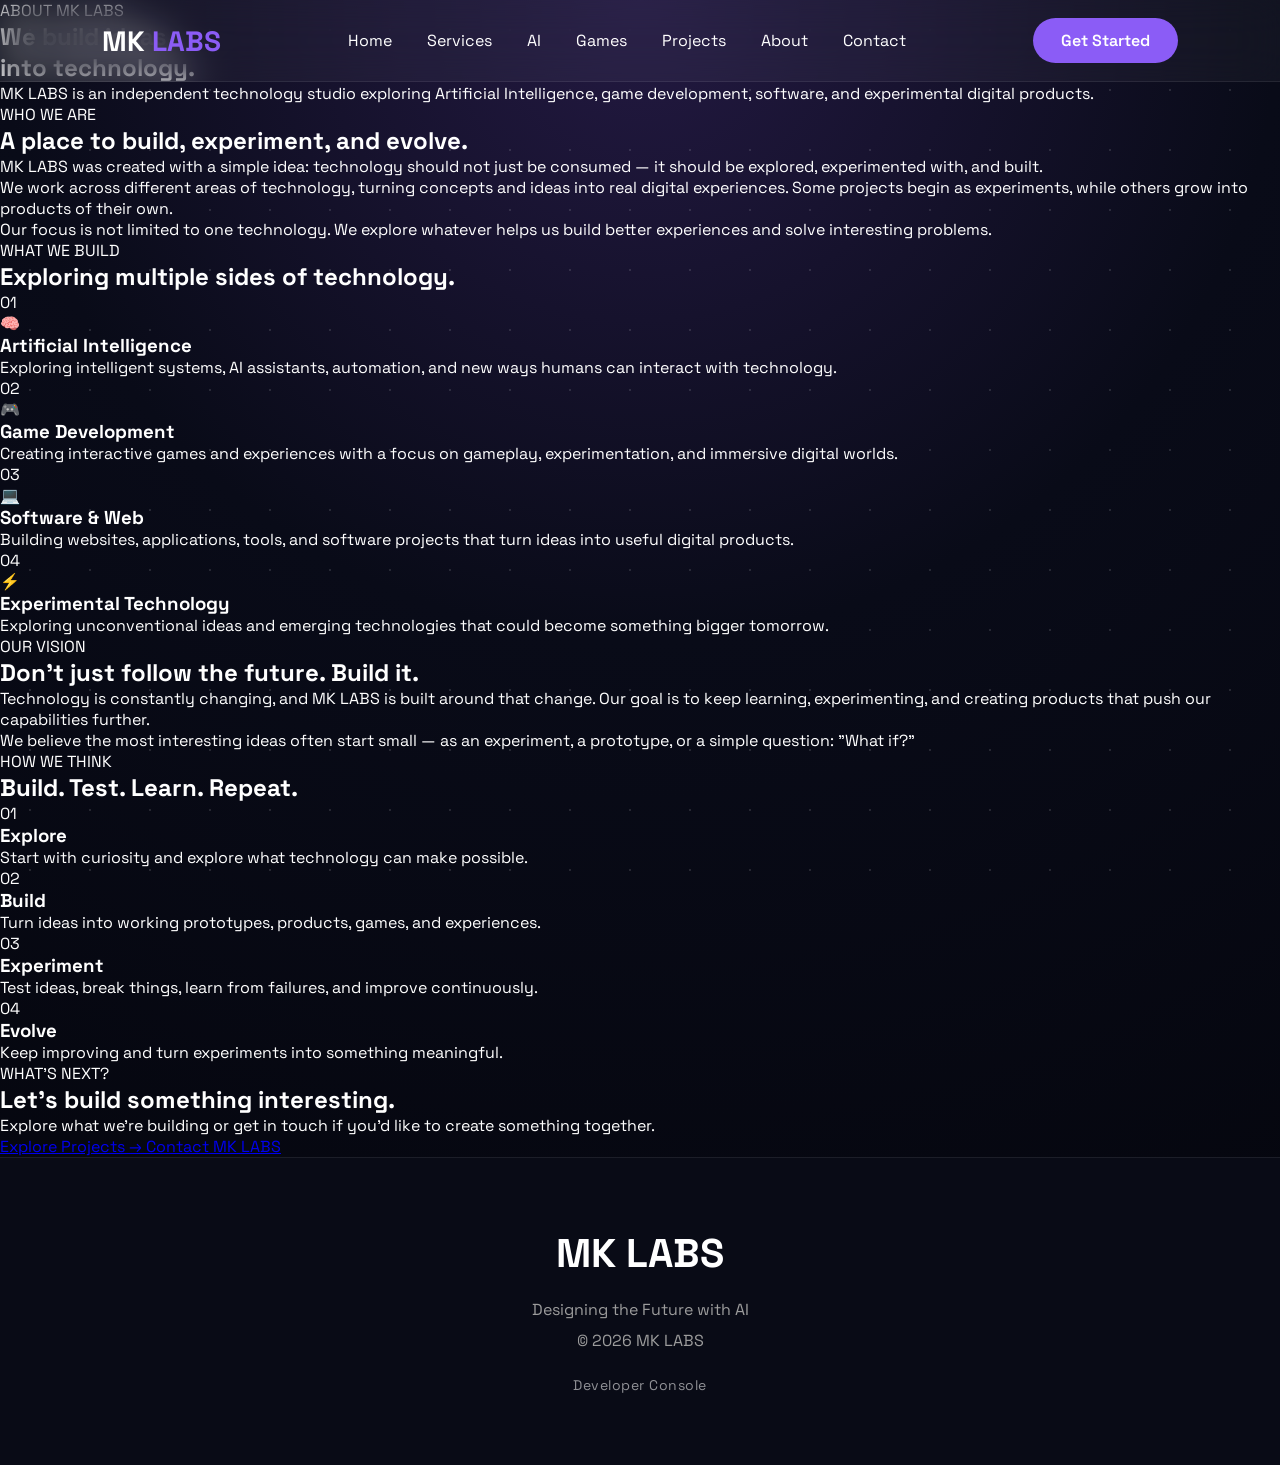
==== pages/about.html @ d33b2afd "Add files via upload" ====
<!DOCTYPE html>
<html lang="en">

<head>

    <meta charset="UTF-8">
    <meta name="viewport" content="width=device-width, initial-scale=1.0">

    <title>About | MK LABS</title>

    <link rel="stylesheet" href="../css/style.css">
    <link rel="stylesheet" href="../css/about.css">
    <link rel="stylesheet" href="../css/navbar.css">
    <link rel="stylesheet" href="../css/footer.css">
    <link rel="stylesheet" href="../css/responsive.css">

    <link rel="preconnect" href="https://fonts.googleapis.com">
    <link rel="preconnect" href="https://fonts.gstatic.com" crossorigin>

    <link
        href="https://fonts.googleapis.com/css2?family=Space+Grotesk:wght@300;400;500;600;700&display=swap"
        rel="stylesheet">

</head>

<body>

<!-- NAVBAR -->

<header>

    <nav>

        <div class="logo">
            <a href="../index.html">
                MK <span>LABS</span>
            </a>
        </div>

        <ul>

            <li>
                <a href="../index.html">Home</a>
            </li>

            <li>
                <a href="../index.html#services">Services</a>
            </li>

            <li>
                <a href="ai.html">AI</a>
            </li>

            <li>
                <a href="games.html">Games</a>
            </li>

            <li>
                <a href="projects.html">Projects</a>
            </li>

            <li>
                <a href="about.html" class="active">About</a>
            </li>

            <li>
                <a href="contact.html">Contact</a>
            </li>

        </ul>

        <a href="contact.html" class="btn-nav">
            Get Started
        </a>

    </nav>

</header>


<!-- ABOUT HERO -->

<section class="about-hero">

    <div class="about-hero-content">

        <p class="about-label">
            ABOUT MK LABS
        </p>

        <h1>
            We build ideas<br>
            into <span>technology.</span>
        </h1>

        <p class="about-intro">
            MK LABS is an independent technology studio exploring
            Artificial Intelligence, game development, software,
            and experimental digital products.
        </p>

    </div>

</section>


<!-- WHO WE ARE -->

<section class="about-section">

    <div class="about-section-header">

        <p class="about-label">
            WHO WE ARE
        </p>

        <h2>
            A place to <span>build, experiment,</span> and evolve.
        </h2>

    </div>

    <div class="about-text">

        <p>
            MK LABS was created with a simple idea:
            technology should not just be consumed —
            it should be explored, experimented with,
            and built.
        </p>

        <p>
            We work across different areas of technology,
            turning concepts and ideas into real digital
            experiences. Some projects begin as experiments,
            while others grow into products of their own.
        </p>

        <p>
            Our focus is not limited to one technology.
            We explore whatever helps us build better
            experiences and solve interesting problems.
        </p>

    </div>

</section>


<!-- WHAT WE BUILD -->

<section class="build-section">

    <div class="about-section-header">

        <p class="about-label">
            WHAT WE BUILD
        </p>

        <h2>
            Exploring multiple sides of <span>technology.</span>
        </h2>

    </div>


    <div class="build-grid">

        <div class="build-card">

            <div class="build-number">
                01
            </div>

            <div class="build-icon">
                🧠
            </div>

            <h3>
                Artificial Intelligence
            </h3>

            <p>
                Exploring intelligent systems, AI assistants,
                automation, and new ways humans can interact
                with technology.
            </p>

        </div>


        <div class="build-card">

            <div class="build-number">
                02
            </div>

            <div class="build-icon">
                🎮
            </div>

            <h3>
                Game Development
            </h3>

            <p>
                Creating interactive games and experiences
                with a focus on gameplay, experimentation,
                and immersive digital worlds.
            </p>

        </div>


        <div class="build-card">

            <div class="build-number">
                03
            </div>

            <div class="build-icon">
                💻
            </div>

            <h3>
                Software & Web
            </h3>

            <p>
                Building websites, applications, tools,
                and software projects that turn ideas
                into useful digital products.
            </p>

        </div>


        <div class="build-card">

            <div class="build-number">
                04
            </div>

            <div class="build-icon">
                ⚡
            </div>

            <h3>
                Experimental Technology
            </h3>

            <p>
                Exploring unconventional ideas and emerging
                technologies that could become something
                bigger tomorrow.
            </p>

        </div>

    </div>

</section>


<!-- VISION -->

<section class="vision-section">

    <div class="vision-content">

        <p class="about-label">
            OUR VISION
        </p>

        <h2>
            Don't just follow the future.
            <span>Build it.</span>
        </h2>

        <p>
            Technology is constantly changing, and MK LABS
            is built around that change. Our goal is to keep
            learning, experimenting, and creating products
            that push our capabilities further.
        </p>

        <p>
            We believe the most interesting ideas often start
            small — as an experiment, a prototype, or a simple
            question: "What if?"
        </p>

    </div>

</section>


<!-- HOW WE THINK -->

<section class="principles-section">

    <div class="about-section-header">

        <p class="about-label">
            HOW WE THINK
        </p>

        <h2>
            Build. <span>Test.</span> Learn. Repeat.
        </h2>

    </div>


    <div class="principles-grid">

        <div class="principle">

            <span>01</span>

            <h3>
                Explore
            </h3>

            <p>
                Start with curiosity and explore what
                technology can make possible.
            </p>

        </div>


        <div class="principle">

            <span>02</span>

            <h3>
                Build
            </h3>

            <p>
                Turn ideas into working prototypes,
                products, games, and experiences.
            </p>

        </div>


        <div class="principle">

            <span>03</span>

            <h3>
                Experiment
            </h3>

            <p>
                Test ideas, break things, learn from
                failures, and improve continuously.
            </p>

        </div>


        <div class="principle">

            <span>04</span>

            <h3>
                Evolve
            </h3>

            <p>
                Keep improving and turn experiments
                into something meaningful.
            </p>

        </div>

    </div>

</section>


<!-- CTA -->

<section class="about-cta">

    <p class="about-label">
        WHAT'S NEXT?
    </p>

    <h2>
        Let's build something
        <span>interesting.</span>
    </h2>

    <p>
        Explore what we're building or get in touch
        if you'd like to create something together.
    </p>

    <div class="cta-buttons">

        <a href="projects.html" class="cta-primary">
            Explore Projects →
        </a>

        <a href="contact.html" class="cta-secondary">
            Contact MK LABS
        </a>

    </div>

</section>


<!-- FOOTER -->

<footer>

    <h2>MK LABS</h2>

    <p>
        Designing the Future with AI
    </p>

    <p>
        © 2026 MK LABS
    </p>

    <a href="staff-login.html" class="staff-login-link">
        Developer Console
    </a>

</footer>


<script src="../js/navbar.js"></script>
<script src="../js/script.js"></script>

</body>

</html>
---- css/style.css ----
*{
margin:0;
padding:0;
box-sizing:border-box;
font-family:'Space Grotesk',sans-serif;
}

body{

background:
radial-gradient(circle at top,#231942 0%,#090b18 40%,#04050c 100%);
color:white;
overflow-x:hidden;

}

body::before{

content:"";

position:fixed;

width:100%;
height:100%;

left:0;
top:0;

background-image:

radial-gradient(white 1px,transparent 1px);

background-size:60px 60px;

opacity:.12;

pointer-events:none;

z-index:-1;

}

header{

position:fixed;
width:100%;
top:0;
left:0;
z-index:1000;

padding:18px 8%;

backdrop-filter:blur(20px);

background:rgba(255,255,255,.04);

border-bottom:1px solid rgba(255,255,255,.08);

}

nav{

display:flex;
justify-content:space-between;
align-items:center;

}

.logo{

font-size:28px;
font-weight:700;

}

.logo span{

color:#8B5CF6;

}

nav ul{

display:flex;
gap:35px;

list-style:none;

}

nav a{

color:white;

text-decoration:none;

transition:.3s;

}

nav a:hover{

color:#8B5CF6;

}

.btn-nav{

padding:12px 28px;

background:#8B5CF6;

border:none;

border-radius:50px;

color:white;

cursor:pointer;

font-weight:600;

transition:.3s;

}

.btn-nav:hover{

transform:translateY(-3px);

box-shadow:0 0 25px #8B5CF6;

}

.hero{
    position:relative;
    display:flex;
    align-items:center;
    min-height:100vh;
    padding:120px 8% 180px;
    overflow:hidden;
}

.hero-bg{
    position:absolute;
    inset:0;
    width:100%;
    height:100%;
    object-fit:cover;

    /* Move image slightly to the right */
    object-position:80% center;

    z-index:0;
}

.hero-overlay{

    position:absolute;

    inset:0;

    background:linear-gradient(
        90deg,
        rgba(5,8,22,.88) 0%,
        rgba(5,8,22,.72) 35%,
        rgba(5,8,22,.25) 65%,
        rgba(5,8,22,0) 100%
    );

    z-index:1;

}

.hero-left{

position:relative;
z-index:5;

width:48%;
max-width:620px;

margin-left:0;

}

.small-title{

letter-spacing:5px;

color:#8B5CF6;

margin-bottom:20px;

}

.hero h1{

font-size:92px;
line-height:92px;

font-weight:700;

margin-bottom:35px;

}
.hero h1 span{

color:#8B5CF6;

}

.hero p{

width:95%;

font-size:21px;

line-height:38px;

color:#B9B9C7;

margin-bottom:45px;

}
.buttons{

display:flex;

gap:20px;

}

.primary{

padding:18px 44px;

background:#8B5CF6;

border:none;

border-radius:50px;

color:white;

font-size:18px;

cursor:pointer;

transition:.3s;

}

.secondary{

padding:18px 44px;

background:transparent;

border:2px solid #8B5CF6;

border-radius:50px;

color:white;

font-size:18px;

cursor:pointer;

transition:.3s;

}

.primary:hover,

.secondary:hover{

transform:translateY(-12px) scale(1.03);

box-shadow:
0 0 55px rgba(139,92,246,.28);

}
@keyframes float{

0%{

transform:translateY(0);

}

50%{

transform:translateY(-25px);

}

100%{

transform:translateY(0);

}

}

/* ================= STATS ================= */

.stats{
    position:relative;
    margin-top:-110px;
    z-index:20;
    display:flex;
    justify-content:center;
    padding:0 8%;
}

.stats-box{

    width:1080px;
    max-width:100%;

    display:flex;
    justify-content:space-between;
    align-items:center;

    background:rgba(17,18,30,.72);
    backdrop-filter:blur(18px);

    border:1px solid rgba(255,255,255,.08);

    border-radius:28px;

    padding:36px 65px;

}

.stat{

    display:flex;

    align-items:center;

    gap:18px;

    flex:1;

}

.icon{

    font-size:42px;

}

.stat h2{

    font-size:40px;

}

.stat p{

    color:#bcbcbc;

    margin-top:5px;

}

.divider{

    width:1px;

    height:70px;

    background:rgba(255,255,255,.15);

}
/* =======================================
   SERVICES
======================================= */

.services{

padding:90px 8% 120px;

text-align:center;

}

.services h4{

color:#8B5CF6;

font-size:18px;

letter-spacing:4px;

margin-bottom:15px;

}

.services h2{

font-size:58px;

margin-bottom:70px;

}

.service-grid{

display:grid;

grid-template-columns:repeat(5,1fr);

gap:25px;

}

.card{

background:rgba(16,17,28,.75);

backdrop-filter:blur(20px);

border:1px solid rgba(255,255,255,.08);

border-radius:25px;

padding:45px 30px;

transition:.35s;

cursor:pointer;

}

.card:hover{

transform:translateY(-12px);

border-color:#8B5CF6;

box-shadow:0 0 35px rgba(139,92,246,.35);

}

.card-icon{

font-size:55px;

margin-bottom:25px;

}

.card h3{

font-size:30px;

margin-bottom:20px;

}

.card p{

font-size:18px;

color:#B5B5B5;

line-height:32px;

margin-bottom:30px;

}

.card a{

text-decoration:none;

color:#8B5CF6;

font-size:18px;

font-weight:600;

transition:.3s;

}

.card:hover a{

letter-spacing:2px;

}

footer{

padding:70px 8%;

text-align:center;

border-top:1px solid rgba(255,255,255,.08);

background:#090b16;

}

footer h2{

font-size:40px;

margin-bottom:20px;

}

footer p{

color:#9c9c9c;

margin-top:10px;

}

@media(max-width:1200px){

.service-grid{

grid-template-columns:repeat(auto-fit,minmax(240px,1fr));

}

}

@media(max-width:768px){

.service-grid{

grid-template-columns:1fr;

}

.services h2{

font-size:42px;

}

.card{

padding:38px 28px;

min-height:360px;

}

}

/* =========================
   MOBILE RESPONSIVE
========================= */

@media (max-width: 768px){

header{
    padding:15px 20px;
}

nav{
    justify-content:space-between;
}

/* Hide desktop menu */
nav ul{
    display:none;
}

/* Hide button */
.btn-nav{
    display:none;
}

.logo{
    font-size:20px;
}

/* Hero */

.hero{
    min-height:100vh;
    padding:120px 25px 60px;
}

.hero-bg{
    object-position:70% center;
}

.hero-left{
    width:100%;
    margin-left:0;
}

.small-title{
    font-size:13px;
    letter-spacing:4px;
}

.hero h1{
    font-size:56px;
    line-height:60px;
}

.hero p{
    width:100%;
    font-size:18px;
    line-height:30px;
}

.buttons{
    flex-direction:column;
}

.primary,
.secondary{
    width:100%;
    padding:16px;
}

/* Stats */

.stats{
    margin-top:-40px;
    padding:0 20px;
}

.stats-box{
    width:100%;
    flex-direction:column;
    gap:25px;
    padding:30px;
}

.divider{
    display:none;
}

/* Services */

.services{
    padding:90px 20px;
}

.services h2{
    font-size:42px;
}

.service-grid{
    grid-template-columns:1fr;
}

.card{
    padding:35px 25px;
}
}
.dev-popup {
    position: fixed;
    inset: 0;
    display: flex;
    align-items: center;
    justify-content: center;

    background: rgba(0, 0, 0, 0.35);
    backdrop-filter: blur(8px);
    -webkit-backdrop-filter: blur(8px);

    opacity: 0;
    visibility: hidden;
    pointer-events: none;

    transition: opacity 0.4s ease, visibility 0.4s ease;

    z-index: 9999;
}

.dev-popup.show {
    opacity: 1;
    visibility: visible;
    pointer-events: auto;
}

.dev-popup-content {
    position: relative;

    width: min(90%, 430px);
    padding: 35px 30px;

    text-align: center;

    background: rgba(255, 255, 255, 0.10);
    border: 1px solid rgba(255, 255, 255, 0.25);
    border-radius: 20px;

    backdrop-filter: blur(20px);
    -webkit-backdrop-filter: blur(20px);

    box-shadow: 0 20px 60px rgba(0, 0, 0, 0.35);

    color: white;

    transform: translateY(30px) scale(0.95);
    transition: transform 0.4s ease;
}

.dev-popup.show .dev-popup-content {
    transform: translateY(0) scale(1);
}

.dev-popup-content h2 {
    margin: 15px 0 10px;
    font-size: 24px;
}

.dev-popup-content p {
    margin: 0;
    color: rgba(255, 255, 255, 0.75);
    line-height: 1.6;
}

.dev-icon {
    font-size: 35px;
}

.close-btn {
    position: absolute;
    top: 12px;
    right: 15px;

    width: 35px;
    height: 35px;

    border: none;
    border-radius: 50%;

    background: rgba(255, 255, 255, 0.1);
    color: white;

    font-size: 25px;
    cursor: pointer;

    transition: background 0.2s ease;
}

.close-btn:hover {
    background: rgba(255, 255, 255, 0.25);
}
---- css/footer.css ----
.staff-login-link {
    display: inline-block;
    margin-top: 25px;

    color: rgba(255, 255, 255, 0.55);
    text-decoration: none;

    font-size: 14px;
    letter-spacing: 0.5px;

    transition: 0.3s ease;
}

.staff-login-link:hover {
    color: #8B5CF6;
}
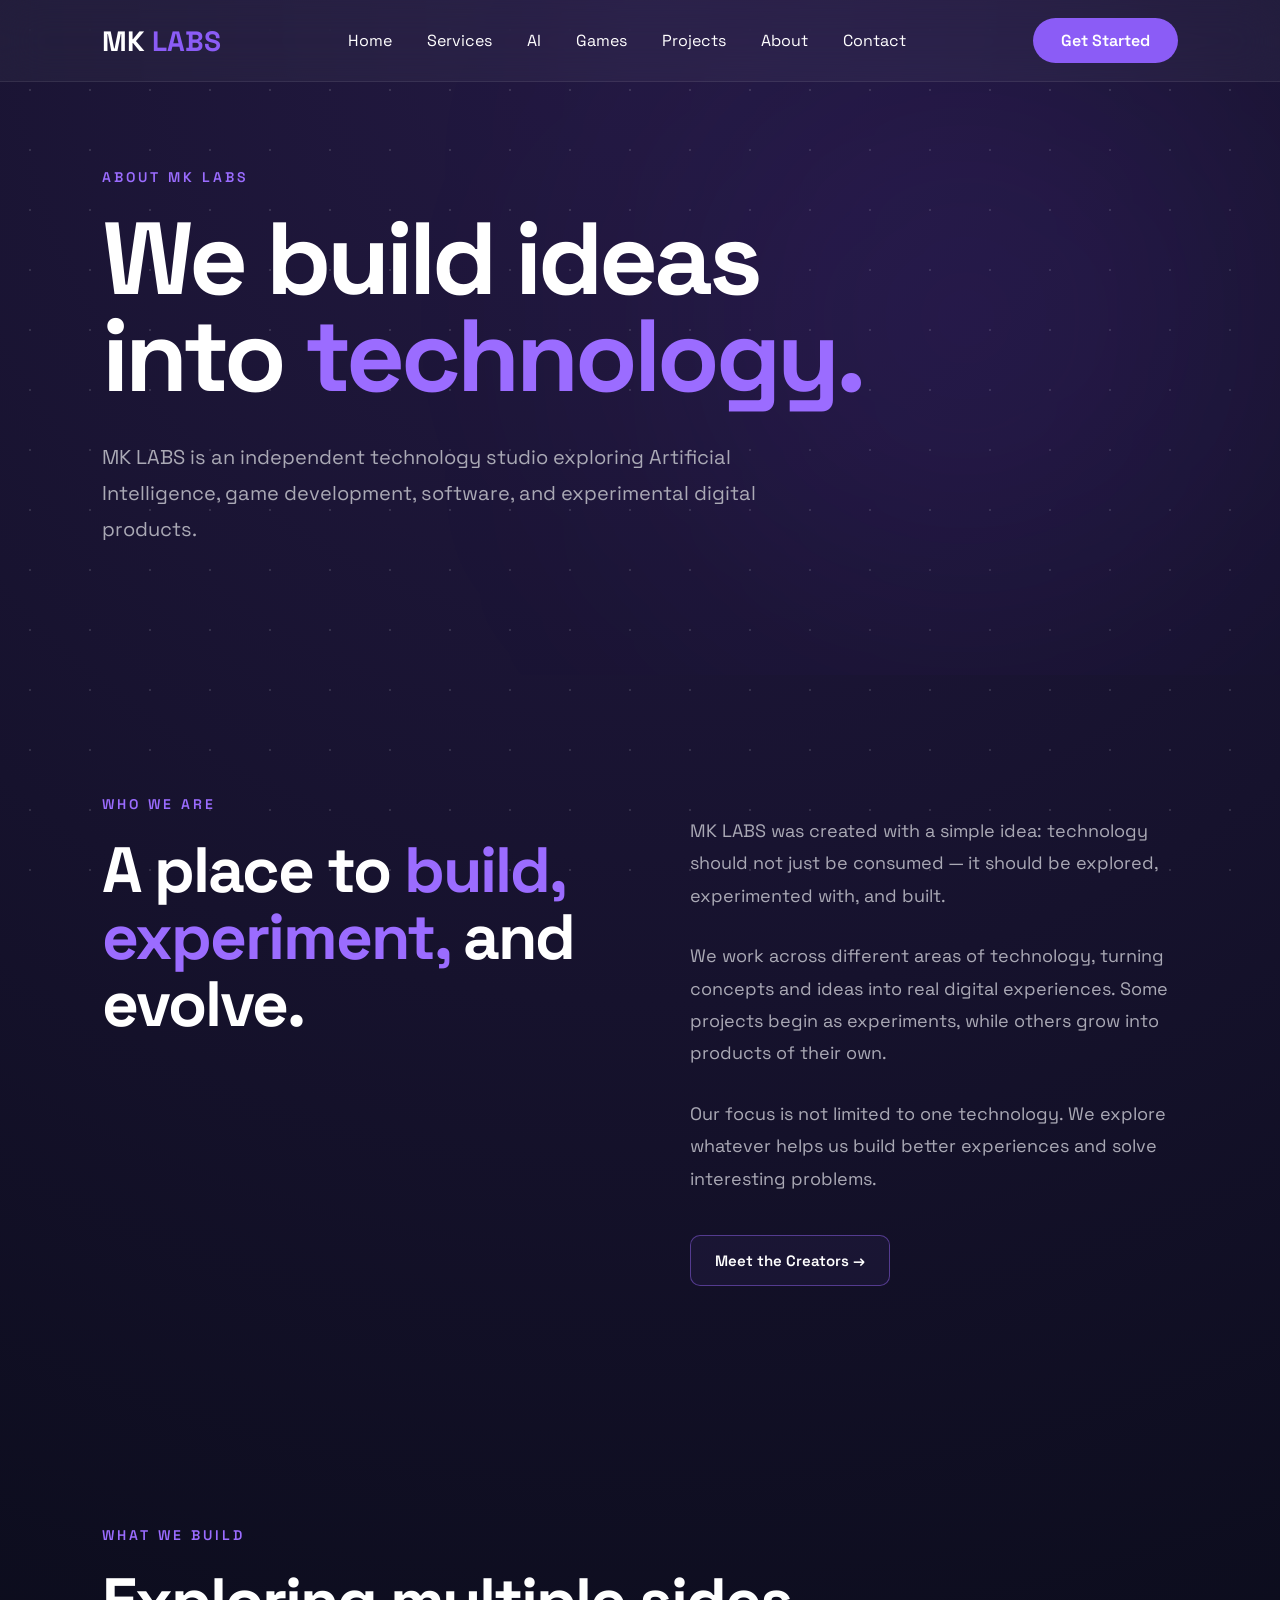
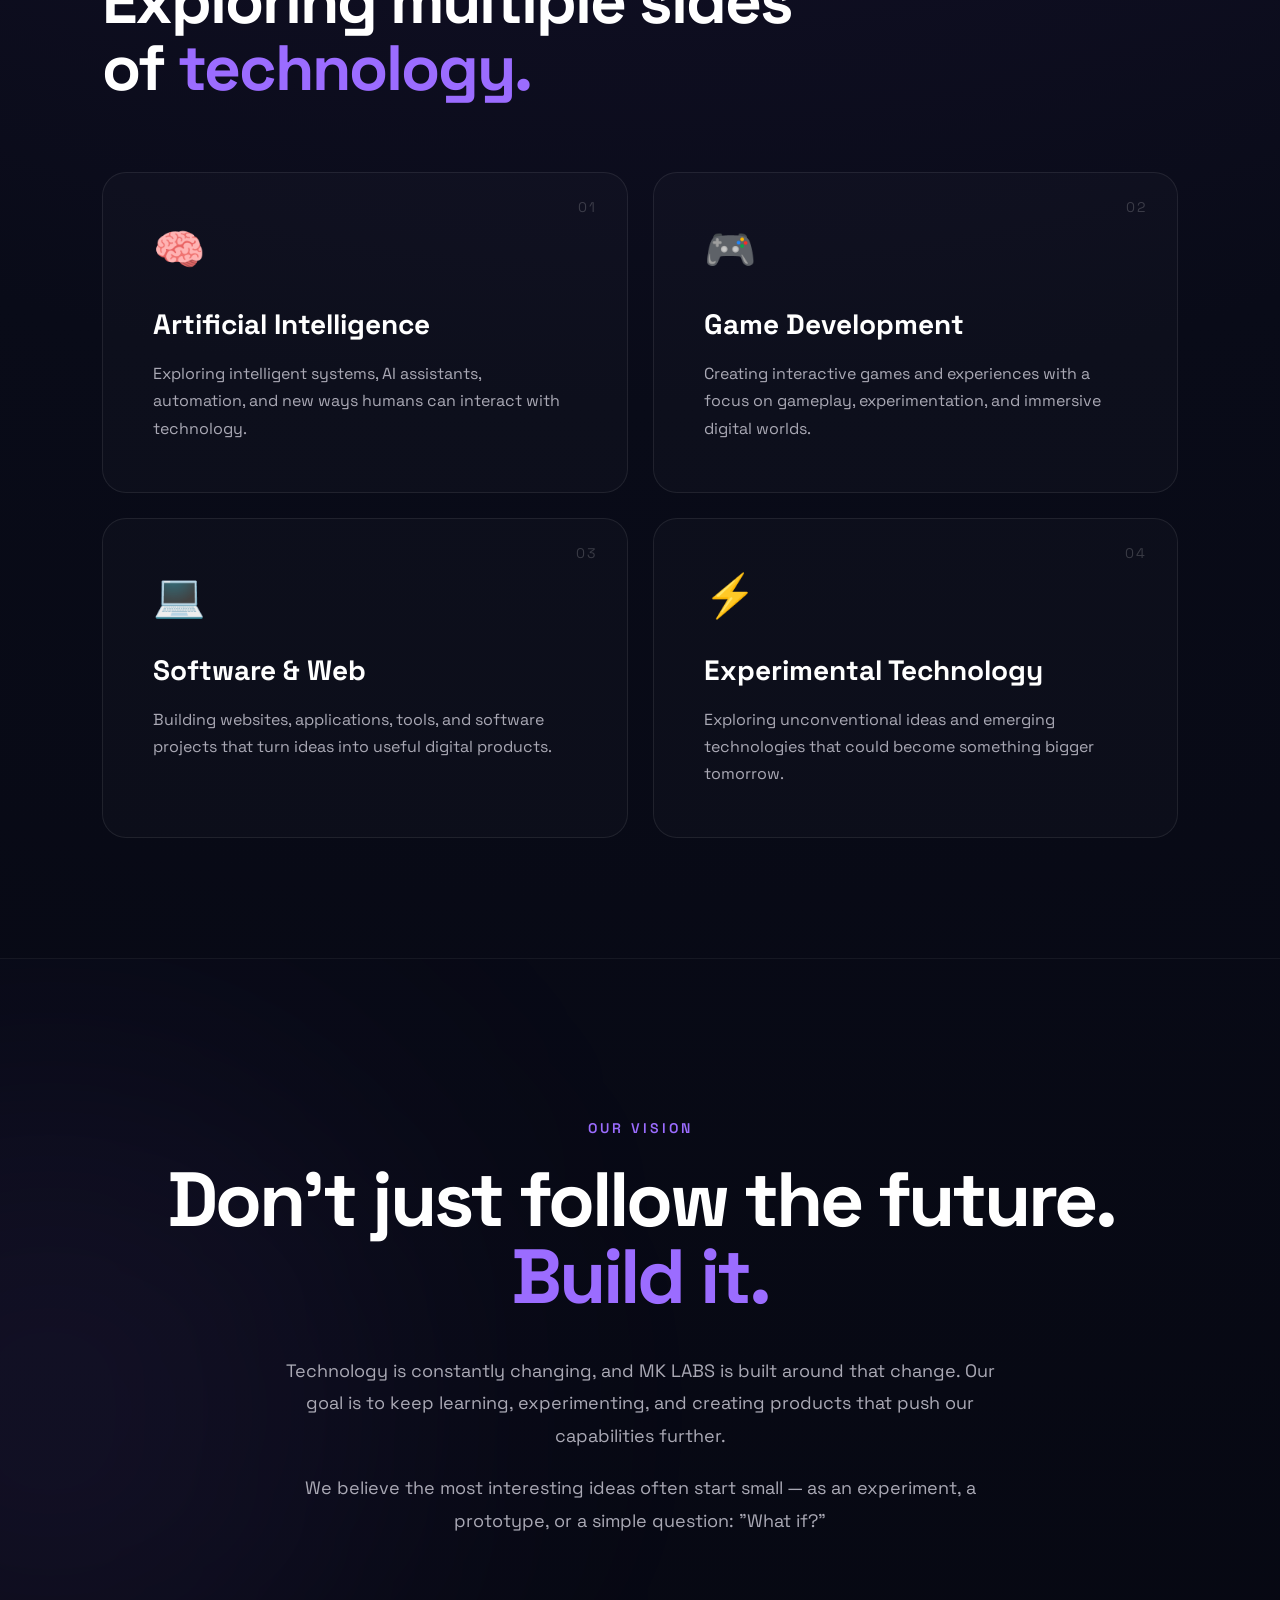
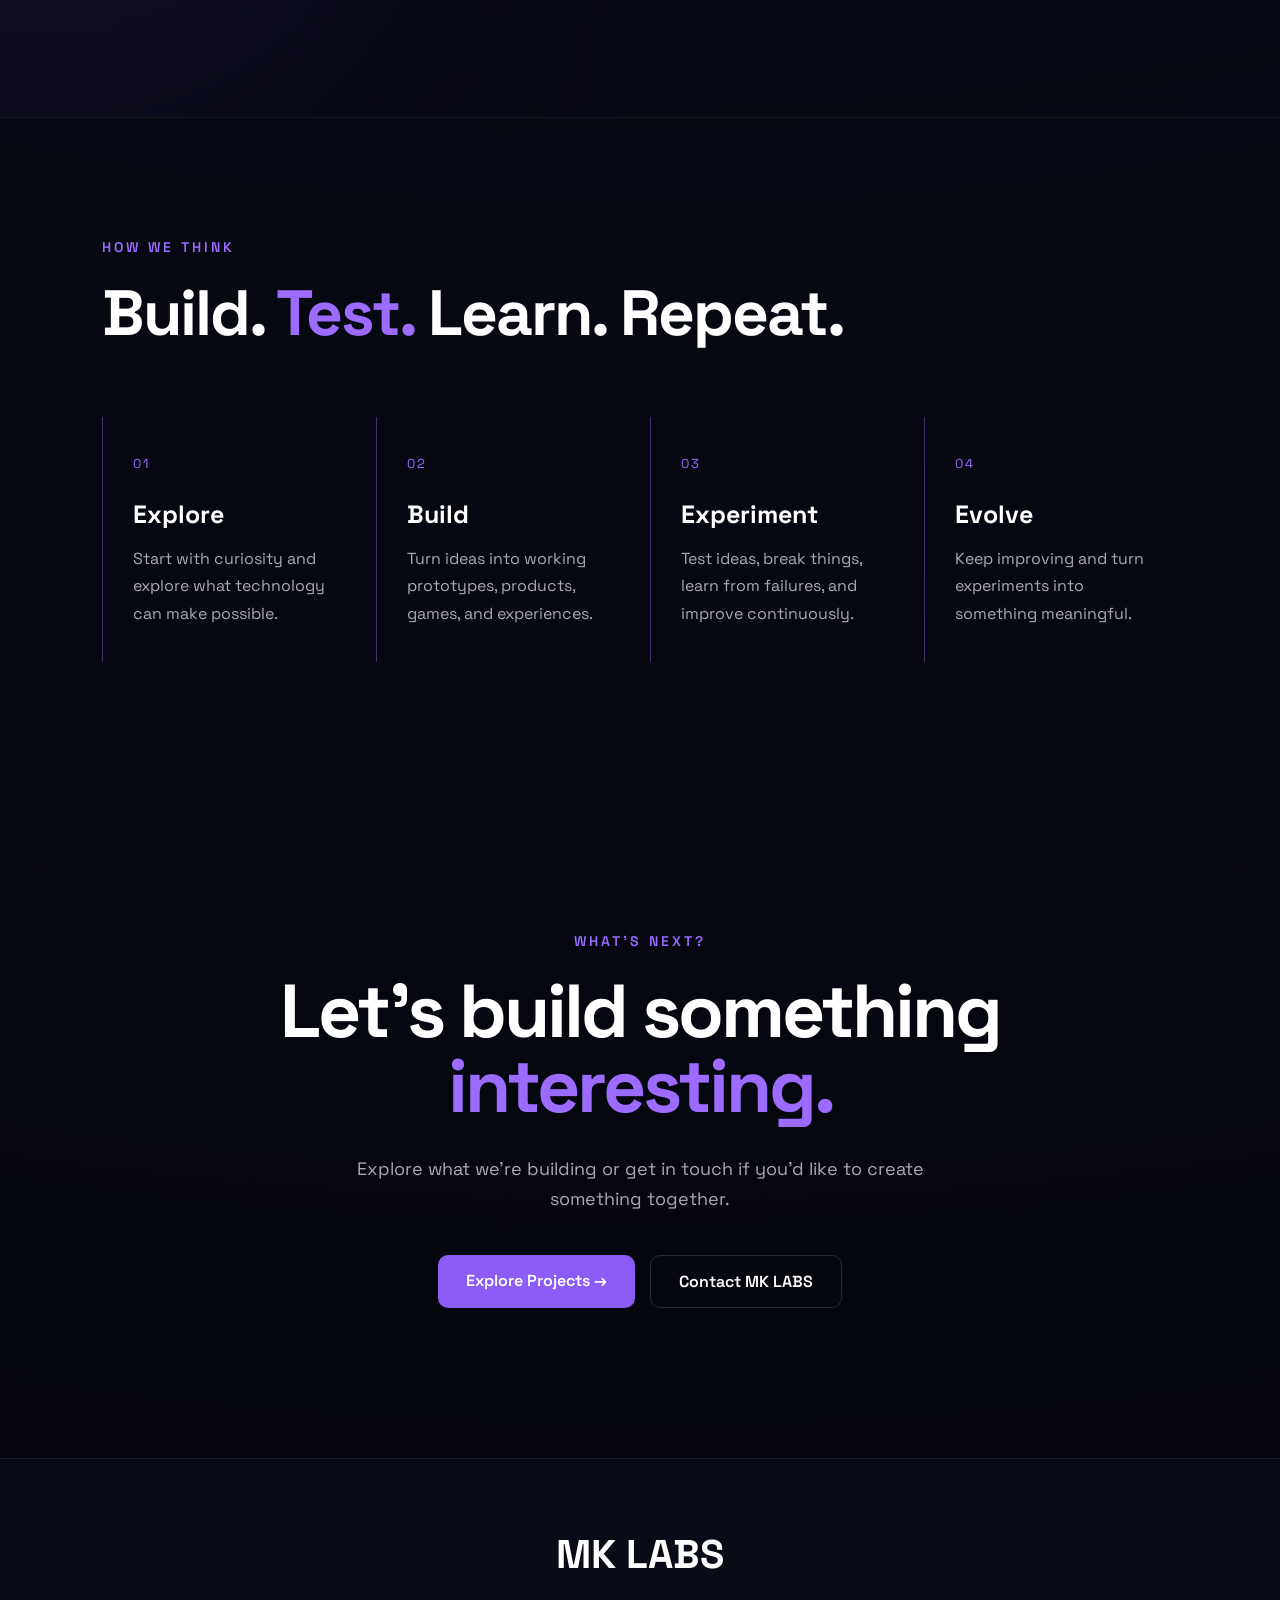
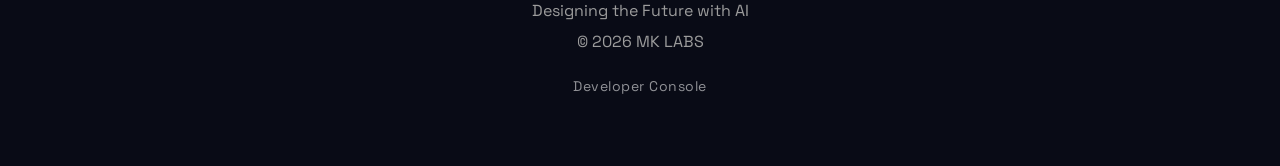
==== commit 2a58178f: "Add files via upload" ====
--- a/pages/about.html
+++ b/pages/about.html
@@ -141,6 +141,14 @@
             We explore whatever helps us build better
             experiences and solve interesting problems.
         </p>
+        
+    <div class="creator-button-wrapper">
+
+    <a href="creators.html" class="creator-button">
+        Meet the Creators →
+    </a>
+
+</div>    
 
     </div>
 
--- a/css/about.css
+++ b/css/about.css
@@ -0,0 +1,412 @@
+/* ========================================
+   ABOUT PAGE
+======================================== */
+
+.about-hero {
+    min-height: 75vh;
+    display: flex;
+    align-items: center;
+    justify-content: center;
+    padding: 140px 8% 100px;
+    position: relative;
+    overflow: hidden;
+}
+
+.about-hero::before {
+    content: "";
+    position: absolute;
+    width: 500px;
+    height: 500px;
+    background: rgba(130, 70, 255, 0.12);
+    filter: blur(140px);
+    border-radius: 50%;
+    top: 10%;
+    right: 5%;
+    pointer-events: none;
+}
+
+.about-hero-content {
+    max-width: 1100px;
+    width: 100%;
+    position: relative;
+    z-index: 1;
+}
+
+.about-label {
+    color: #9b6cff;
+    font-size: 14px;
+    font-weight: 600;
+    letter-spacing: 3px;
+    margin-bottom: 24px;
+}
+
+.about-hero h1 {
+    font-size: clamp(55px, 8vw, 110px);
+    line-height: 0.95;
+    margin: 0 0 35px;
+    font-weight: 700;
+    letter-spacing: -4px;
+}
+
+.about-hero h1 span,
+.about-section-header span,
+.vision-content span,
+.about-cta span {
+    color: #9b6cff;
+}
+
+.about-intro {
+    max-width: 720px;
+    font-size: 20px;
+    line-height: 1.8;
+    color: #aaa9b5;
+}
+
+
+/* ========================================
+   GENERAL SECTIONS
+======================================== */
+
+.about-section,
+.build-section,
+.principles-section {
+    padding: 120px 8%;
+}
+
+.about-section {
+    display: grid;
+    grid-template-columns: 1fr 1fr;
+    gap: 100px;
+    max-width: 1400px;
+    margin: auto;
+}
+
+.about-section-header h2 {
+    font-size: clamp(40px, 5vw, 65px);
+    line-height: 1.05;
+    margin: 0;
+    letter-spacing: -2px;
+}
+
+.about-text {
+    padding-top: 20px;
+}
+
+.about-text p {
+    color: #aaa9b5;
+    font-size: 18px;
+    line-height: 1.8;
+    margin-bottom: 28px;
+}
+
+
+/* ========================================
+   WHAT WE BUILD
+======================================== */
+
+.build-section {
+    max-width: 1400px;
+    margin: auto;
+}
+
+.build-section .about-section-header {
+    max-width: 750px;
+    margin-bottom: 70px;
+}
+
+.build-grid {
+    display: grid;
+    grid-template-columns: repeat(2, 1fr);
+    gap: 25px;
+}
+
+.build-card {
+    position: relative;
+    padding: 50px;
+    min-height: 320px;
+    border: 1px solid rgba(255, 255, 255, 0.08);
+    border-radius: 24px;
+    background: rgba(255, 255, 255, 0.02);
+    overflow: hidden;
+    transition: transform 0.3s ease,
+                border-color 0.3s ease,
+                background 0.3s ease;
+}
+
+.build-card:hover {
+    transform: translateY(-6px);
+    border-color: rgba(155, 108, 255, 0.45);
+    background: rgba(155, 108, 255, 0.04);
+}
+
+.build-number {
+    position: absolute;
+    top: 25px;
+    right: 30px;
+    color: rgba(255, 255, 255, 0.18);
+    font-size: 14px;
+    letter-spacing: 2px;
+}
+
+.build-icon {
+    font-size: 42px;
+    margin-bottom: 30px;
+}
+
+.build-card h3 {
+    font-size: 28px;
+    margin-bottom: 18px;
+}
+
+.build-card p {
+    color: #aaa9b5;
+    line-height: 1.7;
+    max-width: 500px;
+}
+
+
+/* ========================================
+   VISION
+======================================== */
+
+.vision-section {
+    padding: 160px 8%;
+    position: relative;
+    overflow: hidden;
+    border-top: 1px solid rgba(255, 255, 255, 0.06);
+    border-bottom: 1px solid rgba(255, 255, 255, 0.06);
+}
+
+.vision-section::before {
+    content: "";
+    position: absolute;
+    width: 600px;
+    height: 600px;
+    background: rgba(155, 108, 255, 0.1);
+    filter: blur(160px);
+    border-radius: 50%;
+    left: -250px;
+    top: 20%;
+}
+
+.vision-content {
+    position: relative;
+    z-index: 1;
+    max-width: 950px;
+    margin: auto;
+    text-align: center;
+}
+
+.vision-content h2 {
+    font-size: clamp(45px, 6vw, 80px);
+    line-height: 1;
+    letter-spacing: -3px;
+    margin-bottom: 40px;
+}
+
+.vision-content p:not(.about-label) {
+    max-width: 750px;
+    margin: 20px auto;
+    color: #aaa9b5;
+    font-size: 18px;
+    line-height: 1.8;
+}
+
+
+/* ========================================
+   PRINCIPLES
+======================================== */
+
+.principles-section {
+    max-width: 1400px;
+    margin: auto;
+}
+
+.principles-section .about-section-header {
+    margin-bottom: 70px;
+}
+
+.principles-grid {
+    display: grid;
+    grid-template-columns: repeat(4, 1fr);
+    gap: 20px;
+}
+
+.principle {
+    padding: 35px 30px;
+    border-left: 1px solid rgba(155, 108, 255, 0.4);
+}
+
+.principle span {
+    color: #9b6cff;
+    font-size: 13px;
+    letter-spacing: 2px;
+}
+
+.principle h3 {
+    font-size: 25px;
+    margin: 25px 0 15px;
+}
+
+.principle p {
+    color: #aaa9b5;
+    line-height: 1.7;
+}
+
+
+/* ========================================
+   CTA
+======================================== */
+
+.about-cta {
+    text-align: center;
+    padding: 150px 8%;
+    max-width: 1000px;
+    margin: auto;
+}
+
+.about-cta h2 {
+    font-size: clamp(45px, 6vw, 75px);
+    line-height: 1;
+    letter-spacing: -3px;
+    margin: 0 0 30px;
+}
+
+.about-cta > p:not(.about-label) {
+    max-width: 650px;
+    margin: 0 auto 40px;
+    color: #aaa9b5;
+    font-size: 18px;
+    line-height: 1.7;
+}
+
+.cta-buttons {
+    display: flex;
+    justify-content: center;
+    gap: 15px;
+    flex-wrap: wrap;
+}
+
+.cta-primary,
+.cta-secondary {
+    display: inline-block;
+    padding: 15px 28px;
+    border-radius: 10px;
+    text-decoration: none;
+    font-weight: 600;
+    transition: 0.3s ease;
+}
+
+.cta-primary {
+    background: #8b5cf6;
+    color: white;
+}
+
+.cta-primary:hover {
+    transform: translateY(-3px);
+}
+
+.cta-secondary {
+    border: 1px solid rgba(255, 255, 255, 0.15);
+    color: white;
+}
+
+.cta-secondary:hover {
+    border-color: #8b5cf6;
+}
+
+
+/* ========================================
+   MOBILE
+======================================== */
+
+@media (max-width: 900px) {
+
+    .about-section {
+        grid-template-columns: 1fr;
+        gap: 50px;
+    }
+
+    .build-grid {
+        grid-template-columns: 1fr;
+    }
+
+    .principles-grid {
+        grid-template-columns: repeat(2, 1fr);
+    }
+
+}
+
+
+@media (max-width: 600px) {
+
+    .about-hero {
+        min-height: 70vh;
+        padding: 120px 7% 70px;
+    }
+
+    .about-hero h1 {
+        letter-spacing: -2px;
+    }
+
+    .about-intro {
+        font-size: 17px;
+    }
+
+    .about-section,
+    .build-section,
+    .principles-section {
+        padding: 80px 7%;
+    }
+
+    .build-card {
+        padding: 35px;
+    }
+
+    .principles-grid {
+        grid-template-columns: 1fr;
+    }
+
+    .vision-section {
+        padding: 100px 7%;
+    }
+
+    .about-cta {
+        padding: 100px 7%;
+    }
+
+}
+/* ========================================
+   CREATOR BUTTON
+======================================== */
+
+.creator-button-wrapper {
+    margin-top: 40px;
+}
+
+.creator-button {
+    display: inline-flex;
+    align-items: center;
+    gap: 10px;
+
+    padding: 15px 24px;
+
+    border: 1px solid rgba(155, 108, 255, 0.45);
+    border-radius: 10px;
+
+    color: #ffffff;
+    text-decoration: none;
+
+    font-size: 15px;
+    font-weight: 600;
+
+    background: rgba(155, 108, 255, 0.06);
+
+    transition: all 0.3s ease;
+}
+
+.creator-button:hover {
+    background: #8b5cf6;
+    border-color: #8b5cf6;
+    transform: translateY(-3px);
+}
